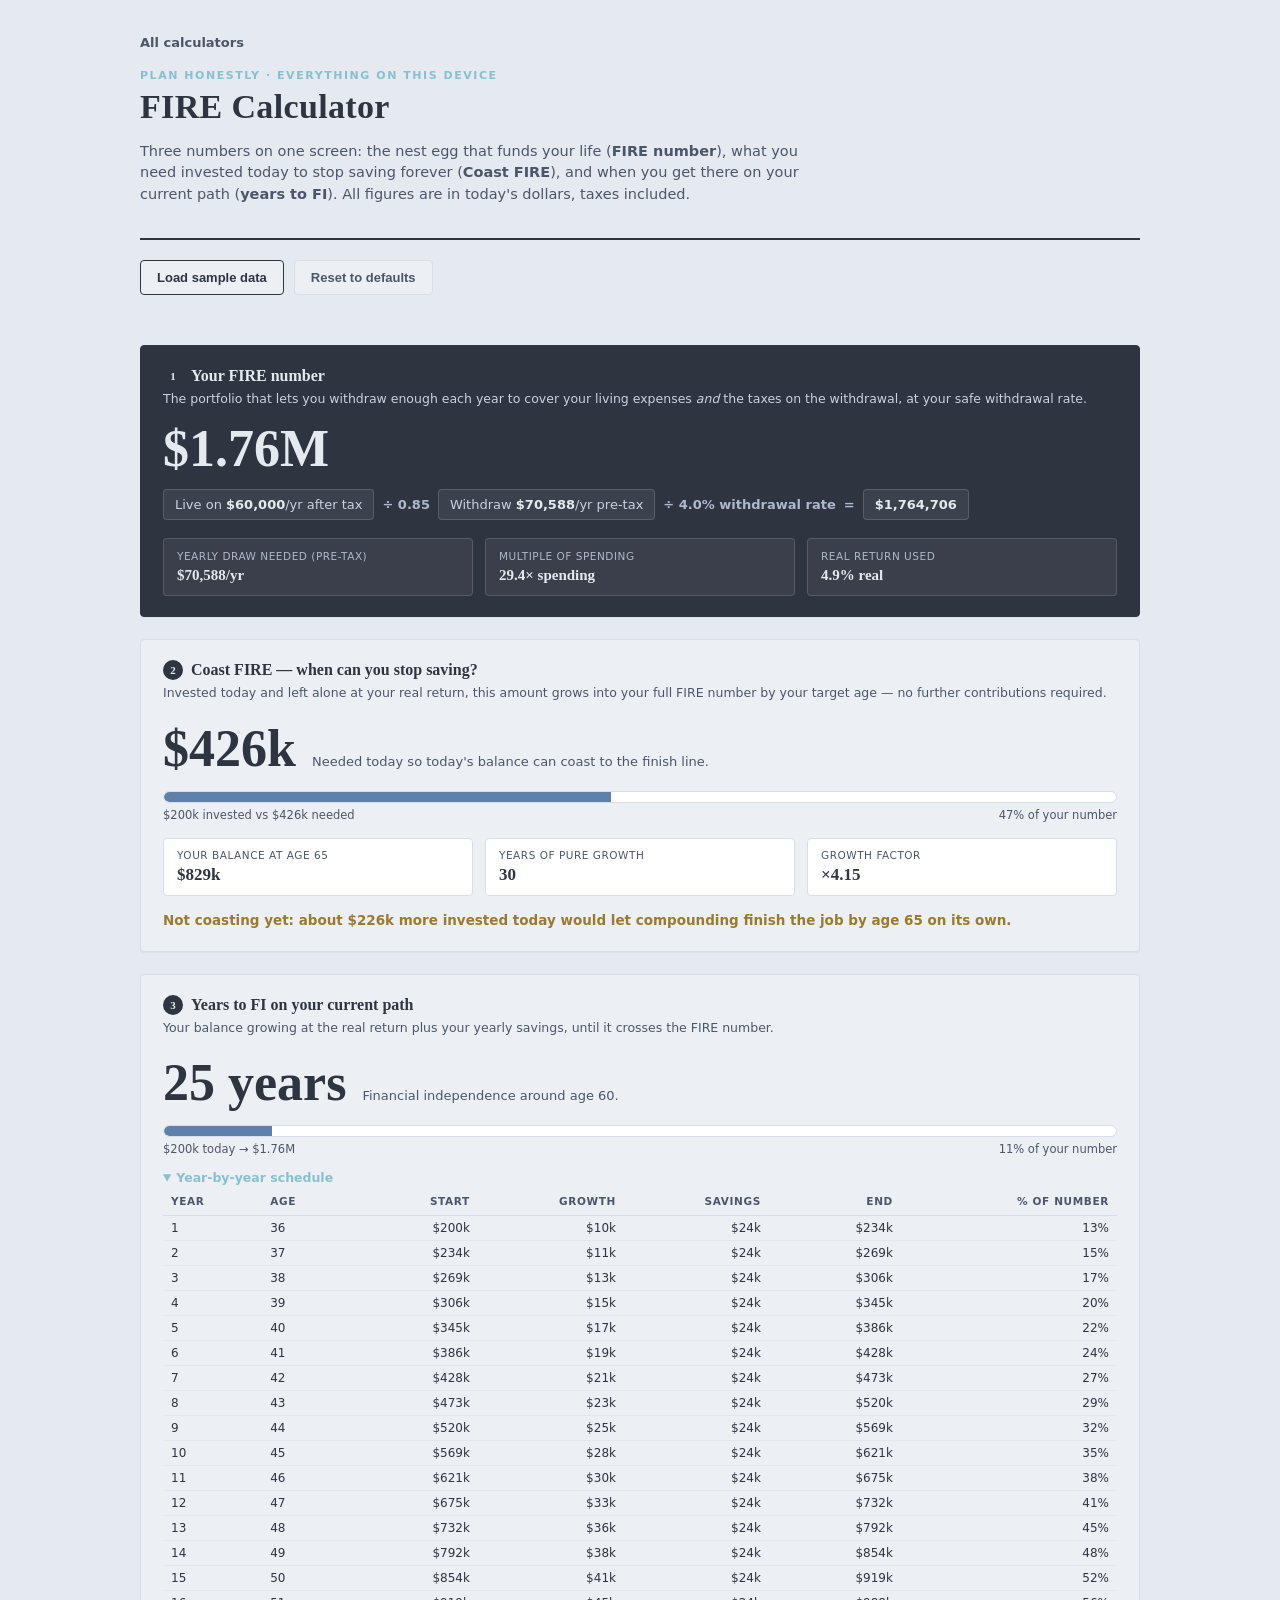
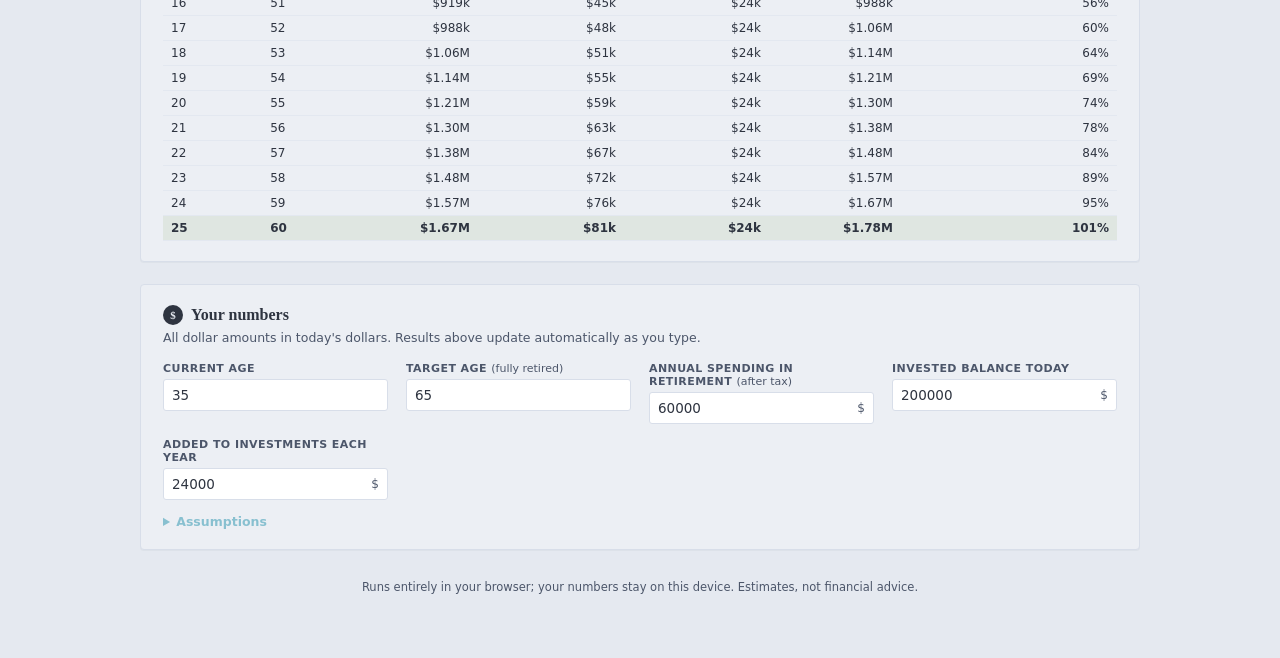
==== fire-calculator.html @ 29c92a15 "Add FIRE calculator with tax-aware number, Coast FIRE, and years-to-FI" ====
<!DOCTYPE html>
<html lang="en">
<head>
<meta charset="UTF-8">
<meta name="viewport" content="width=device-width, initial-scale=1">
<title>Calculators · FIRE Calculator</title>
<style>
  :root{
    --navy:#2e3440;
    --teal:#88c0d0;
    --sand:#e5e9f0;
    --paper:#eceff4;
    --ink:#2e3440;
    --muted:#4c566a;
    --coral:#bf616a;
    --line:#d8dee9;
    --good:#a3be8c;
    --gold:#ebcb8b;
    --frost:#5e81ac;
  }
  *{box-sizing:border-box;}
  body{margin:0;background:var(--sand);color:var(--ink);font-family:'Segoe UI',system-ui,-apple-system,sans-serif;padding:32px 16px 64px;}
  .wrap{max-width:1000px;margin:0 auto;}
  .topnav{margin-bottom:18px;}
  .backlink{color:var(--muted);font-size:13px;text-decoration:none;font-weight:600;}
  .backlink:hover{color:var(--navy);text-decoration:underline;}
  header{border-bottom:2px solid var(--navy);padding-bottom:18px;margin-bottom:20px;}
  .eyebrow{font-size:11px;letter-spacing:.14em;text-transform:uppercase;color:var(--teal);font-weight:700;margin-bottom:6px;}
  h1{font-family:Georgia,'Iowan Old Style',serif;font-size:34px;margin:0 0 6px;color:var(--navy);letter-spacing:.01em;}
  .sub{color:var(--muted);font-size:14.5px;line-height:1.5;max-width:680px;}
  .toolbar{display:flex;gap:10px;flex-wrap:wrap;margin-bottom:24px;align-items:center;}
  .toolbtn{border:1px solid var(--navy);background:var(--paper);color:var(--navy);border-radius:4px;padding:9px 16px;font-size:13px;font-weight:600;cursor:pointer;}
  .toolbtn:hover{background:var(--navy);color:var(--sand);}
  .toolbtn.secondary{border-color:var(--line);color:var(--muted);}
  .toolbtn.secondary:hover{background:var(--line);color:var(--ink);}
  .toolstatus{flex-basis:100%;color:var(--muted);font-size:12px;line-height:1.4;min-height:16px;}
  .card{background:var(--paper);border:1px solid var(--line);border-radius:4px;padding:20px 22px;margin-bottom:22px;box-shadow:0 1px 0 rgba(31,48,64,.04);}
  .card h2{font-family:Georgia,serif;font-size:16px;color:var(--navy);margin:0 0 4px;display:flex;align-items:center;gap:8px;}
  .card h2 .n{display:inline-flex;align-items:center;justify-content:center;width:20px;height:20px;border-radius:50%;background:var(--navy);color:var(--sand);font-size:11px;font-family:Georgia,serif;flex:none;}
  .card p.hint{color:var(--muted);font-size:12.5px;margin:0 0 14px;line-height:1.5;}
  label.fld{display:block;font-size:11px;letter-spacing:.04em;text-transform:uppercase;color:var(--muted);font-weight:600;margin-bottom:4px;}
  .fld-note{font-size:11px;color:var(--muted);font-weight:400;text-transform:none;letter-spacing:0;}
  .grid2{display:grid;grid-template-columns:repeat(auto-fit,minmax(180px,1fr));gap:14px 18px;}
  input[type=number]{width:100%;border:1px solid var(--line);background:#fff;border-radius:3px;padding:7px 8px;font-size:13.5px;color:var(--ink);font-family:inherit;-moz-appearance:textfield;appearance:textfield;}
  input[type=number]::-webkit-outer-spin-button,input[type=number]::-webkit-inner-spin-button{-webkit-appearance:none;margin:0;}
  .inline-suffix{position:relative;}
  .inline-suffix input{padding-right:26px;}
  .inline-suffix .suffix{position:absolute;right:9px;top:50%;transform:translateY(-50%);color:var(--muted);font-size:12px;pointer-events:none;}
  details{margin-top:14px;}
  summary{cursor:pointer;font-size:12.5px;color:var(--teal);font-weight:600;}
  table{width:100%;border-collapse:collapse;font-size:12px;margin-top:10px;}
  th{text-align:left;font-size:10.5px;letter-spacing:.06em;text-transform:uppercase;color:var(--muted);font-weight:600;padding:0 8px 8px;border-bottom:1px solid var(--line);}
  td{padding:5px 8px;border-bottom:1px solid #e3e8f0;white-space:nowrap;}
  td.num{text-align:right;font-variant-numeric:tabular-nums;}
  tr.hit td{background:rgba(163,190,140,.18);font-weight:700;}
  .scroller{overflow-x:auto;-webkit-overflow-scrolling:touch;}
  footer{text-align:center;color:var(--muted);font-size:11.5px;margin-top:30px;}

  /* results */
  .verdict-card{background:var(--navy);color:var(--sand);border-color:var(--navy);}
  .verdict-card h2{color:var(--sand);}
  .verdict-card p.hint{color:#c9d2e0;}
  .big-num{font-family:Georgia,serif;font-size:52px;line-height:1;font-weight:700;margin:6px 0 2px;}
  .chain{display:flex;flex-wrap:wrap;align-items:center;gap:8px;margin-top:14px;font-size:13px;color:#c9d2e0;}
  .chain .step{background:rgba(255,255,255,.07);border:1px solid rgba(255,255,255,.15);border-radius:4px;padding:7px 11px;}
  .chain .step b{color:var(--sand);font-variant-numeric:tabular-nums;}
  .chain .op{font-weight:700;color:#aeb9cc;}
  .metric-grid{display:grid;grid-template-columns:repeat(auto-fit,minmax(150px,1fr));gap:12px;margin-top:18px;}
  .metric{background:rgba(255,255,255,.06);border:1px solid rgba(255,255,255,.14);border-radius:4px;padding:11px 13px;}
  .metric .k{font-size:10.5px;letter-spacing:.05em;text-transform:uppercase;color:#aeb9cc;margin-bottom:5px;}
  .metric .val{font-family:Georgia,serif;font-size:19px;font-weight:700;color:var(--sand);}
  .metric .val.small{font-size:15px;}

  .result-head{display:flex;flex-wrap:wrap;align-items:baseline;gap:8px 16px;}
  .result-head .big-num{color:var(--navy);}
  .result-head .tag{font-size:13px;color:var(--muted);max-width:420px;line-height:1.45;}
  .bar{height:12px;background:#fff;border:1px solid var(--line);border-radius:6px;margin-top:14px;overflow:hidden;}
  .bar .fill{height:100%;background:var(--frost);border-radius:6px 0 0 6px;transition:width .25s ease;}
  .bar .fill.done{background:var(--good);}
  .bar-label{display:flex;justify-content:space-between;font-size:11.5px;color:var(--muted);margin-top:5px;}
  .light-metrics{display:grid;grid-template-columns:repeat(auto-fit,minmax(150px,1fr));gap:12px;margin-top:16px;}
  .light-metric{background:#fff;border:1px solid var(--line);border-radius:4px;padding:10px 13px;}
  .light-metric .k{font-size:10.5px;letter-spacing:.05em;text-transform:uppercase;color:var(--muted);margin-bottom:4px;}
  .light-metric .val{font-family:Georgia,serif;font-size:17px;font-weight:700;color:var(--navy);}
  .verdict-line{margin-top:14px;font-size:13.5px;line-height:1.55;}
  .verdict-line.good{color:#5f7d4f;font-weight:600;}
  .verdict-line.warn{color:#9a7b2d;font-weight:600;}
  .issues{margin:12px 0 0;padding:0;list-style:none;font-size:12px;color:var(--coral);line-height:1.6;}
  @media (max-width:640px){
    body{padding:20px 10px 48px;}
    h1{font-size:26px;}
    .big-num{font-size:40px;}
    .scroller table{min-width:520px;}
  }
</style>
</head>
<body>
<div class="wrap">
  <nav class="topnav" aria-label="Calculator navigation">
    <a class="backlink" href="index.html">All calculators</a>
  </nav>
  <header>
    <div class="eyebrow">Plan honestly · everything on this device</div>
    <h1>FIRE Calculator</h1>
    <p class="sub">Three numbers on one screen: the nest egg that funds your life (<b>FIRE number</b>), what you need invested today to stop saving forever (<b>Coast FIRE</b>), and when you get there on your current path (<b>years to FI</b>). All figures are in today's dollars, taxes included.</p>
  </header>

  <div class="toolbar">
    <button class="toolbtn" onclick="loadSampleData()">Load sample data</button>
    <button class="toolbtn secondary" onclick="resetDefaults()">Reset to defaults</button>
    <div class="toolstatus" id="toolStatus" aria-live="polite"></div>
  </div>

  <!-- RESULTS (top so edits show impact immediately) -->
  <div class="card verdict-card">
    <h2><span class="n">1</span>Your FIRE number</h2>
    <p class="hint">The portfolio that lets you withdraw enough each year to cover your living expenses <em>and</em> the taxes on the withdrawal, at your safe withdrawal rate.</p>
    <div class="big-num" id="fireNum">—</div>
    <div class="chain" id="fireChain"></div>
    <div class="metric-grid">
      <div class="metric"><div class="k">Yearly draw needed (pre-tax)</div><div class="val small" id="grossDraw">—</div></div>
      <div class="metric"><div class="k">Multiple of spending</div><div class="val small" id="spendMultiple">—</div></div>
      <div class="metric"><div class="k">Real return used</div><div class="val small" id="realReturnOut">—</div></div>
    </div>
  </div>

  <div class="card">
    <h2><span class="n">2</span>Coast FIRE — when can you stop saving?</h2>
    <p class="hint">Invested today and left alone at your real return, this amount grows into your full FIRE number by your target age — no further contributions required.</p>
    <div class="result-head">
      <div class="big-num" id="coastNum">—</div>
      <div class="tag" id="coastTag">Needed today so today's balance can coast to the finish line.</div>
    </div>
    <div class="bar"><div class="fill" id="coastBarFill" style="width:0%"></div></div>
    <div class="bar-label"><span id="coastBarLabel">—</span><span id="coastBarPct"></span></div>
    <div class="light-metrics">
      <div class="light-metric"><div class="k">Your balance at age <span id="targetAgeEcho">—</span></div><div class="val" id="projectedBalance">—</div></div>
      <div class="light-metric"><div class="k">Years of pure growth</div><div class="val" id="coastYears">—</div></div>
      <div class="light-metric"><div class="k">Growth factor</div><div class="val" id="growthFactor">—</div></div>
    </div>
    <div class="verdict-line" id="coastVerdict"></div>
  </div>

  <div class="card">
    <h2><span class="n">3</span>Years to FI on your current path</h2>
    <p class="hint">Your balance growing at the real return plus your yearly savings, until it crosses the FIRE number.</p>
    <div class="result-head">
      <div class="big-num" id="yearsFi">—</div>
      <div class="tag" id="timelineTag"></div>
    </div>
    <div class="bar"><div class="fill" id="fiBarFill" style="width:0%"></div></div>
    <div class="bar-label"><span id="fiBarLabel">—</span><span id="fiBarPct"></span></div>
    <details id="scheduleWrap">
      <summary>Year-by-year schedule</summary>
      <div class="scroller">
        <table>
          <thead><tr><th>Year</th><th>Age</th><th style="text-align:right">Start</th><th style="text-align:right">Growth</th><th style="text-align:right">Savings</th><th style="text-align:right">End</th><th style="text-align:right">% of number</th></tr></thead>
          <tbody id="scheduleBody"></tbody>
        </table>
      </div>
    </details>
  </div>

  <ul class="issues" id="issueList"></ul>

  <!-- INPUTS -->
  <div class="card">
    <h2><span class="n">$</span>Your numbers</h2>
    <p class="hint">All dollar amounts in today's dollars. Results above update automatically as you type.</p>
    <div class="grid2">
      <div><label class="fld">Current age</label><input type="number" data-path="you.currentAge" data-type="int"></div>
      <div><label class="fld">Target age <span class="fld-note">(fully retired)</span></label><input type="number" data-path="you.targetAge" data-type="int"></div>
      <div><label class="fld">Annual spending in retirement <span class="fld-note">(after tax)</span></label><div class="inline-suffix"><input type="number" data-path="money.annualSpending" data-type="money"><span class="suffix">$</span></div></div>
      <div><label class="fld">Invested balance today</label><div class="inline-suffix"><input type="number" data-path="money.currentBalance" data-type="money"><span class="suffix">$</span></div></div>
      <div><label class="fld">Added to investments each year</label><div class="inline-suffix"><input type="number" data-path="money.annualSavings" data-type="money"><span class="suffix">$</span></div></div>
    </div>
    <details>
      <summary>Assumptions</summary>
      <div class="grid2" style="margin-top:12px;">
        <div><label class="fld">Safe withdrawal rate <span class="fld-note">(4% rule)</span></label><div class="inline-suffix"><input type="number" data-path="assumptions.withdrawalRate" data-type="pct" step="0.25"><span class="suffix">%</span></div></div>
        <div><label class="fld">Effective tax rate <span class="fld-note">(on withdrawals)</span></label><div class="inline-suffix"><input type="number" data-path="assumptions.taxRate" data-type="pct" step="1"><span class="suffix">%</span></div></div>
        <div><label class="fld">Nominal return</label><div class="inline-suffix"><input type="number" data-path="assumptions.nominalReturn" data-type="pct" step="0.5"><span class="suffix">%</span></div></div>
        <div><label class="fld">Inflation</label><div class="inline-suffix"><input type="number" data-path="assumptions.inflation" data-type="pct" step="0.5"><span class="suffix">%</span></div></div>
      </div>
    </details>
  </div>

  <footer>Runs entirely in your browser; your numbers stay on this device. Estimates, not financial advice.</footer>
</div>

<script src="fire-engine.js"></script>
<script>
const STORAGE_KEY = 'fire-calculator-state-v1';
let state = loadState();

function loadState(){
  try {
    const raw = localStorage.getItem(STORAGE_KEY);
    if (raw) return FireEngine.normalizeState(JSON.parse(raw));
  } catch (e) { /* corrupted storage falls through to defaults */ }
  return FireEngine.defaultState();
}

function saveState(){
  try { localStorage.setItem(STORAGE_KEY, JSON.stringify(state)); } catch (e) { /* private mode etc. */ }
}

function getByPath(obj, path){
  return path.split('.').reduce((o, k) => (o == null ? undefined : o[k]), obj);
}

function setByPath(obj, path, value){
  const keys = path.split('.');
  const last = keys.pop();
  const parent = keys.reduce((o, k) => o[k], obj);
  parent[last] = value;
}

function fmtMoney(n){
  if (!Number.isFinite(n)) return '—';
  return '$' + Math.round(n).toLocaleString('en-US');
}

function fmtCompact(n){
  if (!Number.isFinite(n)) return '—';
  if (Math.abs(n) >= 1e6) return '$' + (n / 1e6).toFixed(n >= 1e7 ? 1 : 2) + 'M';
  if (Math.abs(n) >= 1e3) return '$' + Math.round(n / 1e3) + 'k';
  return '$' + Math.round(n);
}

function fmtPct(x){
  if (!Number.isFinite(x)) return '—';
  return (x * 100).toFixed(Math.abs(x * 100) < 10 ? 1 : 0) + '%';
}

function coerce(el){
  const v = el.value.trim();
  const t = el.dataset.type || 'money';
  if (v === '') return null;
  const n = Number(v);
  if (!Number.isFinite(n)) return null;
  if (t === 'int') return Math.round(n);
  if (t === 'pct') return n / 100;
  return n;
}

function displayValue(el, v){
  const t = el.dataset.type || 'money';
  if (v == null || !Number.isFinite(v)) return '';
  if (t === 'pct') return String(+(v * 100).toFixed(2));
  return String(v);
}

function syncInputsFromState(){
  document.querySelectorAll('[data-path]').forEach(el => {
    el.value = displayValue(el, getByPath(state, el.dataset.path));
  });
}

function bindStaticInputs(){
  document.querySelectorAll('[data-path]').forEach(el => {
    const ev = el.type === 'number' ? 'input' : 'change';
    el.addEventListener(ev, () => {
      const v = coerce(el);
      if (v !== null) setByPath(state, el.dataset.path, v);
      saveState();
      recompute();
    });
  });
}

function setBar(fillEl, pctEl, progress){
  const clamped = Math.max(0, Math.min(1, progress || 0));
  fillEl.style.width = (clamped * 100).toFixed(1) + '%';
  fillEl.classList.toggle('done', clamped >= 1);
  pctEl.textContent = Math.round(clamped * 100) + '% of your number';
}

function renderResults(p){
  // Card 1: FIRE number
  document.getElementById('fireNum').textContent = fmtCompact(p.fire.fireNumber);
  document.getElementById('fireChain').innerHTML =
    `<span class="step">Live on <b>${fmtMoney(p.fire.annualSpending)}</b>/yr after tax</span>` +
    `<span class="op">÷ ${(1 - p.fire.taxRate).toFixed(2)}</span>` +
    `<span class="step">Withdraw <b>${fmtMoney(p.fire.grossWithdrawal)}</b>/yr pre-tax</span>` +
    `<span class="op">÷ ${fmtPct(p.fire.withdrawalRate)} withdrawal rate</span>` +
    `<span class="op">=</span>` +
    `<span class="step"><b>${fmtMoney(p.fire.fireNumber)}</b></span>`;
  document.getElementById('grossDraw').textContent = fmtMoney(p.fire.grossWithdrawal) + '/yr';
  document.getElementById('spendMultiple').textContent = p.fire.spendingMultiple.toFixed(1) + '× spending';
  document.getElementById('realReturnOut').textContent = fmtPct(p.realReturn) + ' real';

  // Card 2: Coast FIRE
  document.getElementById('coastNum').textContent = fmtCompact(p.coast.coastNumber);
  document.getElementById('targetAgeEcho').textContent = state.you.targetAge;
  document.getElementById('projectedBalance').textContent = fmtCompact(p.coast.projectedBalance);
  document.getElementById('coastYears').textContent = p.coast.years;
  document.getElementById('growthFactor').textContent = '×' + p.coast.growthFactor.toFixed(2);
  setBar(document.getElementById('coastBarFill'), document.getElementById('coastBarPct'), p.coast.coastProgress);
  document.getElementById('coastBarLabel').textContent =
    fmtCompact(state.money.currentBalance) + ' invested vs ' + fmtCompact(p.coast.coastNumber) + ' needed';
  const v = document.getElementById('coastVerdict');
  if (p.coast.onTrack) {
    v.className = 'verdict-line good';
    v.textContent = `You are past your Coast number. From here, your existing balance can reach ${fmtCompact(p.coast.fireNumber)} by age ${state.you.targetAge} with no further saving — every dollar you add now arrives earlier or larger.`;
  } else {
    v.className = 'verdict-line warn';
    v.textContent = `Not coasting yet: about ${fmtCompact(p.coast.coastNumber - state.money.currentBalance)} more invested today would let compounding finish the job by age ${state.you.targetAge} on its own.`;
  }

  // Card 3: Timeline
  const t = p.timeline;
  const yearsEl = document.getElementById('yearsFi');
  if (t.reachable && t.years === 0) {
    yearsEl.textContent = 'Now';
    document.getElementById('timelineTag').textContent = 'Your current balance already covers your FIRE number.';
  } else if (t.reachable) {
    yearsEl.textContent = t.years + (t.years === 1 ? ' year' : ' years');
    document.getElementById('timelineTag').textContent = `Financial independence around age ${t.fiAge}.`;
  } else {
    yearsEl.textContent = '80+ yrs';
    document.getElementById('timelineTag').textContent = 'Not reachable within 80 years at these inputs — raise savings, lower spending, or rethink the assumptions.';
  }
  const startProgress = p.fire.fireNumber > 0 ? state.money.currentBalance / p.fire.fireNumber : 1;
  setBar(document.getElementById('fiBarFill'), document.getElementById('fiBarPct'), startProgress);
  document.getElementById('fiBarLabel').textContent =
    fmtCompact(state.money.currentBalance) + ' today → ' + fmtCompact(p.fire.fireNumber);

  const body = document.getElementById('scheduleBody');
  body.innerHTML = t.schedule.map(row =>
    `<tr${row.progress >= 1 ? ' class="hit"' : ''}>` +
    `<td>${row.year}</td><td>${row.age}</td>` +
    `<td class="num">${fmtCompact(row.startBalance)}</td>` +
    `<td class="num">${fmtCompact(row.growth)}</td>` +
    `<td class="num">${fmtCompact(row.contribution)}</td>` +
    `<td class="num">${fmtCompact(row.endBalance)}</td>` +
    `<td class="num">${Math.round(row.progress * 100)}%</td>` +
    `</tr>`
  ).join('');
  document.getElementById('scheduleWrap').open = t.schedule.length > 0 && t.schedule.length <= 50;

  const list = document.getElementById('issueList');
  list.innerHTML = p.issues.map(i => `<li>${i}</li>`).join('');
}

function recompute(){
  renderResults(FireEngine.fullProjection(state));
}

function flashStatus(msg){
  const el = document.getElementById('toolStatus');
  el.textContent = msg;
  clearTimeout(flashStatus._t);
  flashStatus._t = setTimeout(() => { el.textContent = ''; }, 4000);
}

function loadSampleData(){
  state = FireEngine.sampleState();
  saveState();
  syncInputsFromState();
  recompute();
  flashStatus('Sample data loaded.');
}

function resetDefaults(){
  state = FireEngine.defaultState();
  saveState();
  syncInputsFromState();
  recompute();
  flashStatus('Reset to defaults.');
}

syncInputsFromState();
bindStaticInputs();
recompute();
</script>
</body>
</html>
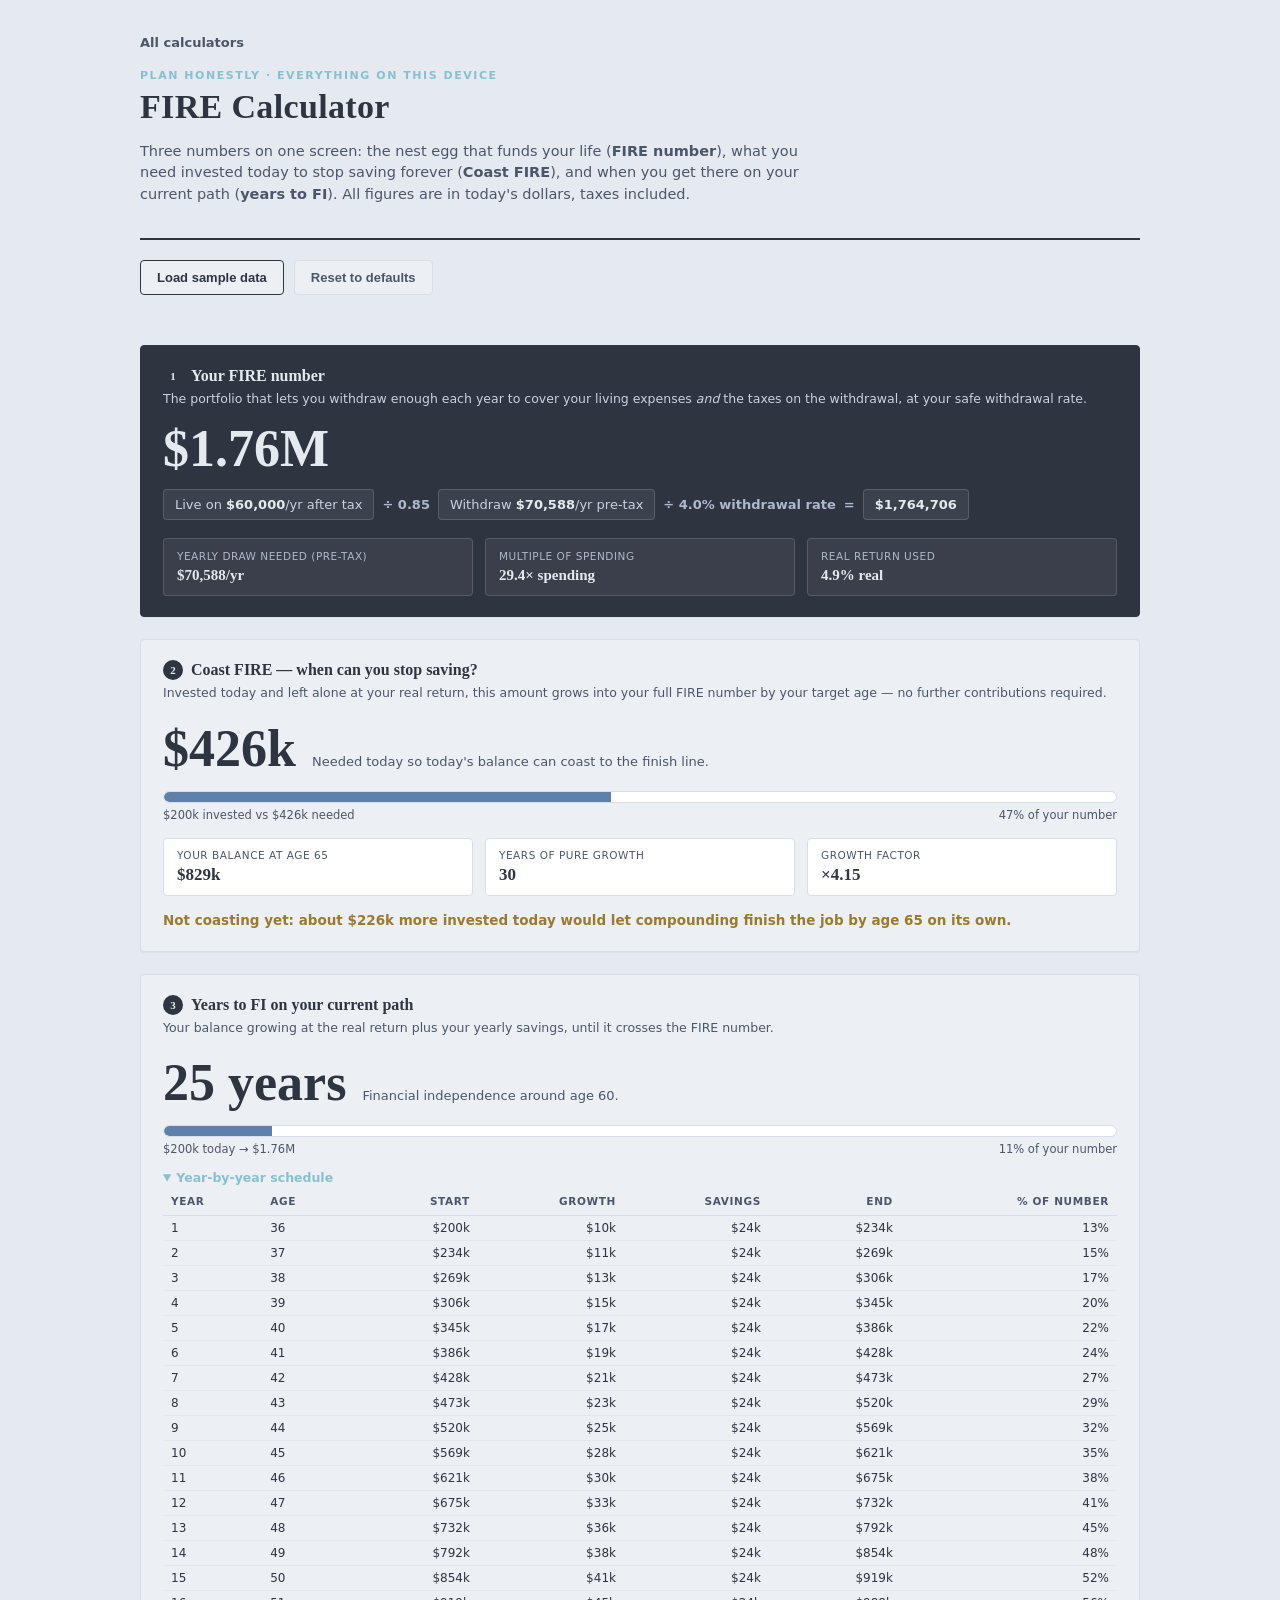
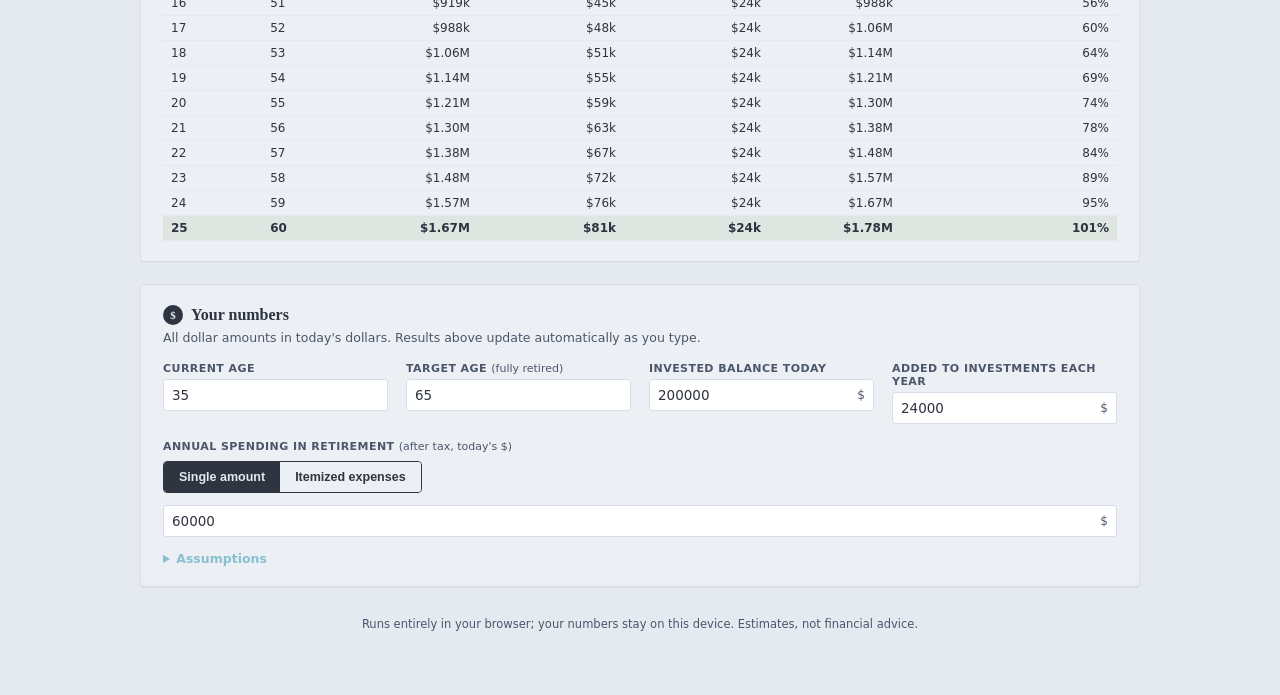
==== commit ee85654c: "feat(fire): itemized expense table UI and README update" ====
--- a/fire-calculator.html
+++ b/fire-calculator.html
@@ -53,6 +53,13 @@
   td{padding:5px 8px;border-bottom:1px solid #e3e8f0;white-space:nowrap;}
   td.num{text-align:right;font-variant-numeric:tabular-nums;}
   tr.hit td{background:rgba(163,190,140,.18);font-weight:700;}
+  .segmented{display:inline-flex;border:1px solid var(--navy);border-radius:4px;overflow:hidden;flex-wrap:wrap;}
+  .segmented button{border:none;background:var(--paper);color:var(--navy);padding:8px 15px;font-size:12.5px;cursor:pointer;font-weight:600;}
+  .segmented button.active{background:var(--navy);color:var(--sand);}
+  .addbtn{border:1px dashed var(--teal);background:transparent;color:#4f8a8f;border-radius:3px;padding:7px 12px;font-size:12.5px;cursor:pointer;font-weight:600;}
+  .addbtn:hover{background:rgba(79,138,143,.08);}
+  .iconbtn{border:1px solid var(--line);background:#fff;color:var(--muted);border-radius:3px;width:26px;height:26px;cursor:pointer;font-size:14px;display:flex;align-items:center;justify-content:center;}
+  .iconbtn:hover{background:var(--sand);color:var(--navy);}
   .scroller{overflow-x:auto;-webkit-overflow-scrolling:touch;}
   footer{text-align:center;color:var(--muted);font-size:11.5px;margin-top:30px;}
 
@@ -170,10 +177,38 @@
     <div class="grid2">
       <div><label class="fld">Current age</label><input type="number" data-path="you.currentAge" data-type="int"></div>
       <div><label class="fld">Target age <span class="fld-note">(fully retired)</span></label><input type="number" data-path="you.targetAge" data-type="int"></div>
-      <div><label class="fld">Annual spending in retirement <span class="fld-note">(after tax)</span></label><div class="inline-suffix"><input type="number" data-path="money.annualSpending" data-type="money"><span class="suffix">$</span></div></div>
       <div><label class="fld">Invested balance today</label><div class="inline-suffix"><input type="number" data-path="money.currentBalance" data-type="money"><span class="suffix">$</span></div></div>
       <div><label class="fld">Added to investments each year</label><div class="inline-suffix"><input type="number" data-path="money.annualSavings" data-type="money"><span class="suffix">$</span></div></div>
     </div>
+
+    <div style="margin-top:16px;">
+      <label class="fld" style="margin-bottom:8px;">Annual spending in retirement <span class="fld-note">(after tax, today's $)</span></label>
+      <div class="segmented" id="spendModeToggle">
+        <button data-m="flat">Single amount</button>
+        <button data-m="items">Itemized expenses</button>
+      </div>
+
+      <div id="flatFields" style="margin-top:12px;">
+        <div class="grid2">
+          <div><div class="inline-suffix"><input type="number" data-path="money.annualSpending" data-type="money"><span class="suffix">$</span></div></div>
+        </div>
+      </div>
+
+      <div id="itemsFields" hidden style="margin-top:12px;">
+        <div class="scroller">
+          <table>
+            <thead><tr><th style="width:55%">Expense</th><th style="width:22%">Amount</th><th style="width:15%">Per</th><th style="width:8%"></th></tr></thead>
+            <tbody id="expenseItemRows"></tbody>
+          </table>
+        </div>
+        <div style="display:flex;justify-content:space-between;align-items:center;margin-top:10px;flex-wrap:wrap;gap:10px;">
+          <button class="addbtn" onclick="addExpenseItem()">+ Add expense</button>
+          <div id="itemsSubtotal" style="font-size:13.5px;font-weight:700;color:var(--navy);"></div>
+        </div>
+        <p class="hint" style="margin:12px 0 0;">Enter what you expect to spend on each thing — mortgage, taxes, insurance, food, travel. Amounts are today's dollars; the whole budget inflates together.</p>
+      </div>
+    </div>
+
     <details>
       <summary>Assumptions</summary>
       <div class="grid2" style="margin-top:12px;">
@@ -255,6 +290,69 @@
   document.querySelectorAll('[data-path]').forEach(el => {
     el.value = displayValue(el, getByPath(state, el.dataset.path));
   });
+  setSpendModeButtons();
+}
+
+// ---- spending mode toggle & itemized expenses ------------------------------
+function setSpendModeButtons(){
+  const itemsMode = state.money.mode === 'items';
+  [...document.getElementById('spendModeToggle').children].forEach(b =>
+    b.classList.toggle('active', (b.dataset.m === 'items') === itemsMode));
+  document.getElementById('flatFields').hidden = itemsMode;
+  document.getElementById('itemsFields').hidden = !itemsMode;
+}
+
+document.getElementById('spendModeToggle').addEventListener('click', (e) => {
+  const btn = e.target.closest('button'); if (!btn) return;
+  state.money.mode = btn.dataset.m === 'items' ? 'items' : 'flat';
+  saveState();
+  setSpendModeButtons();
+  renderExpenseItems();
+  recompute();
+});
+
+function renderExpenseItems(){
+  const tb = document.getElementById('expenseItemRows');
+  tb.innerHTML = '';
+  if (!state.money.items.length) {
+    tb.innerHTML = '<tr><td colspan="4" style="color:var(--muted);font-size:12.5px;">No line items yet — add your mortgage, taxes, insurance, food, travel…</td></tr>';
+    updateItemsSubtotal();
+    return;
+  }
+  state.money.items.forEach((it, i) => {
+    const tr = document.createElement('tr');
+    tr.innerHTML = `
+      <td><input type="text" data-path="money.items.${i}.label"></td>
+      <td><div class="inline-suffix"><input type="number" data-path="money.items.${i}.amount" data-type="money"><span class="suffix">$</span></div></td>
+      <td><select data-path="money.items.${i}.frequency"><option value="monthly" ${it.frequency === 'monthly' ? 'selected' : ''}>Month</option><option value="annual" ${it.frequency === 'annual' ? 'selected' : ''}>Year</option></select></td>
+      <td><button class="iconbtn" title="Remove" onclick="removeExpenseItem(${i})">✕</button></td>`;
+    tb.appendChild(tr);
+  });
+  bindDynamic(tb, updateItemsSubtotal);
+  updateItemsSubtotal();
+}
+
+function updateItemsSubtotal(){
+  const items = state.money.items || [];
+  const total = items.reduce((sum, it) => sum + FireEngine.itemAnnual(it), 0);
+  document.getElementById('itemsSubtotal').textContent = items.length
+    ? `Total: ${fmtMoney(Math.round(total))}/yr in today's dollars`
+    : '';
+}
+
+function addExpenseItem(){
+  if (!Array.isArray(state.money.items)) state.money.items = [];
+  state.money.items.push({ label: '', amount: 0, frequency: 'annual' });
+  saveState();
+  renderExpenseItems();
+  recompute();
+}
+
+function removeExpenseItem(i){
+  state.money.items.splice(i, 1);
+  saveState();
+  renderExpenseItems();
+  recompute();
 }
 
 function bindStaticInputs(){
@@ -264,6 +362,19 @@
       const v = coerce(el);
       if (v !== null) setByPath(state, el.dataset.path, v);
       saveState();
+      recompute();
+    });
+  });
+}
+
+function bindDynamic(container, afterChange){
+  container.querySelectorAll('[data-path]').forEach(el => {
+    el.value = displayValue(el, getByPath(state, el.dataset.path));
+    const ev = (el.type === 'checkbox' || el.tagName === 'SELECT') ? 'change' : 'input';
+    el.addEventListener(ev, () => {
+      setByPath(state, el.dataset.path, coerce(el));
+      saveState();
+      if (afterChange) afterChange();
       recompute();
     });
   });
@@ -358,6 +469,7 @@
   state = FireEngine.sampleState();
   saveState();
   syncInputsFromState();
+  renderExpenseItems();
   recompute();
   flashStatus('Sample data loaded.');
 }
@@ -366,6 +478,7 @@
   state = FireEngine.defaultState();
   saveState();
   syncInputsFromState();
+  renderExpenseItems();
   recompute();
   flashStatus('Reset to defaults.');
 }
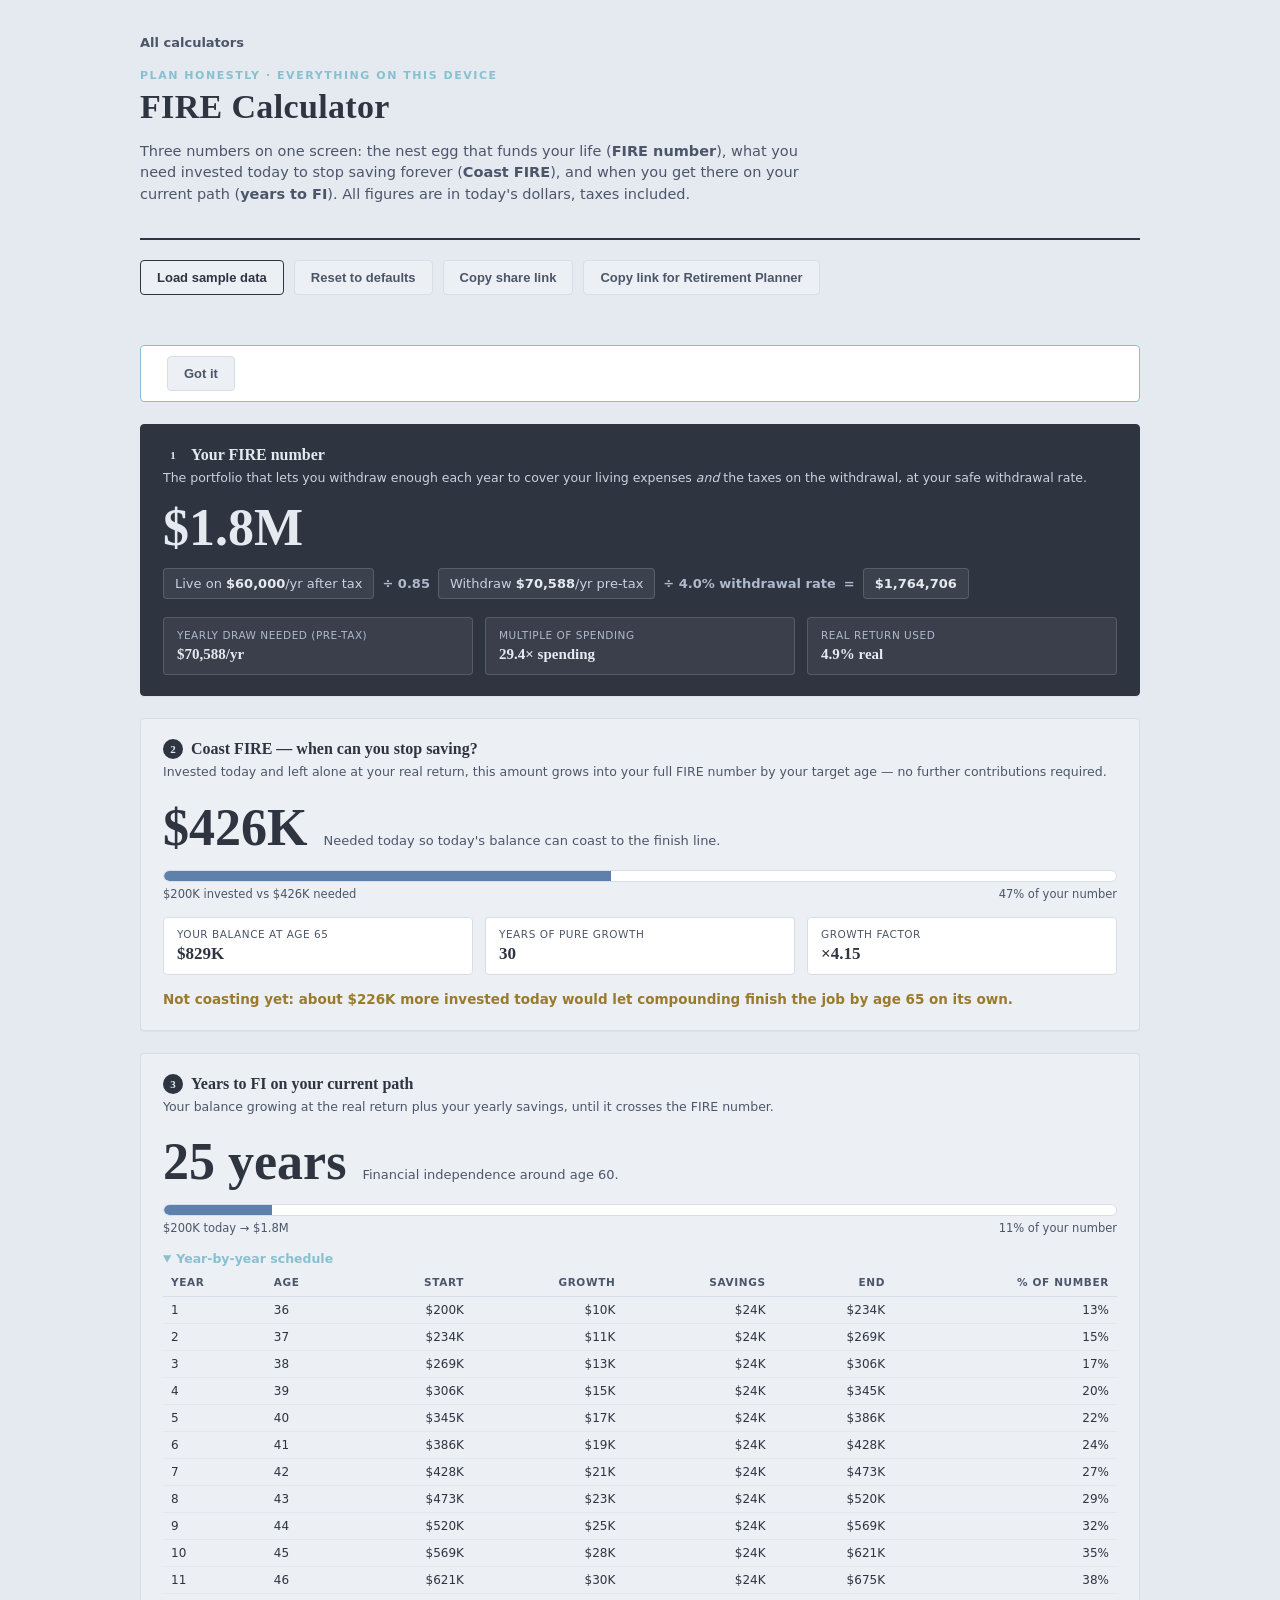
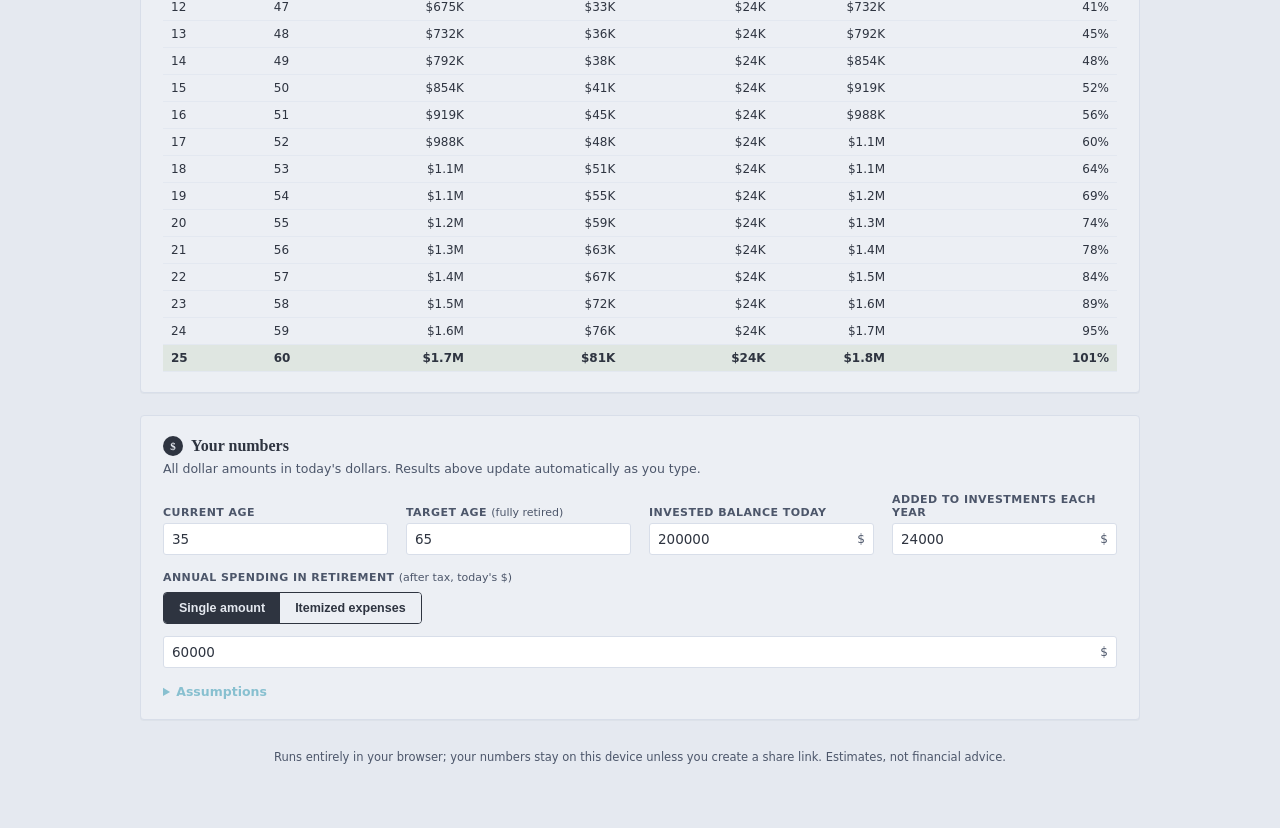
==== commit b976ecbb: "feat(debt): add Debt Payoff Calculator and unified plan-state module - debt-engine.js + debt-calcula" ====
--- a/fire-calculator.html
+++ b/fire-calculator.html
@@ -4,80 +4,19 @@
 <meta charset="UTF-8">
 <meta name="viewport" content="width=device-width, initial-scale=1">
 <title>Calculators · FIRE Calculator</title>
+<link rel="stylesheet" href="shared.css">
 <style>
-  :root{
-    --navy:#2e3440;
-    --teal:#88c0d0;
-    --sand:#e5e9f0;
-    --paper:#eceff4;
-    --ink:#2e3440;
-    --muted:#4c566a;
-    --coral:#bf616a;
-    --line:#d8dee9;
-    --good:#a3be8c;
-    --gold:#ebcb8b;
-    --frost:#5e81ac;
-  }
-  *{box-sizing:border-box;}
-  body{margin:0;background:var(--sand);color:var(--ink);font-family:'Segoe UI',system-ui,-apple-system,sans-serif;padding:32px 16px 64px;}
-  .wrap{max-width:1000px;margin:0 auto;}
-  .topnav{margin-bottom:18px;}
-  .backlink{color:var(--muted);font-size:13px;text-decoration:none;font-weight:600;}
-  .backlink:hover{color:var(--navy);text-decoration:underline;}
-  header{border-bottom:2px solid var(--navy);padding-bottom:18px;margin-bottom:20px;}
-  .eyebrow{font-size:11px;letter-spacing:.14em;text-transform:uppercase;color:var(--teal);font-weight:700;margin-bottom:6px;}
-  h1{font-family:Georgia,'Iowan Old Style',serif;font-size:34px;margin:0 0 6px;color:var(--navy);letter-spacing:.01em;}
-  .sub{color:var(--muted);font-size:14.5px;line-height:1.5;max-width:680px;}
+  /* page-specific styles (shared base lives in shared.css) */
   .toolbar{display:flex;gap:10px;flex-wrap:wrap;margin-bottom:24px;align-items:center;}
-  .toolbtn{border:1px solid var(--navy);background:var(--paper);color:var(--navy);border-radius:4px;padding:9px 16px;font-size:13px;font-weight:600;cursor:pointer;}
-  .toolbtn:hover{background:var(--navy);color:var(--sand);}
-  .toolbtn.secondary{border-color:var(--line);color:var(--muted);}
-  .toolbtn.secondary:hover{background:var(--line);color:var(--ink);}
-  .toolstatus{flex-basis:100%;color:var(--muted);font-size:12px;line-height:1.4;min-height:16px;}
-  .card{background:var(--paper);border:1px solid var(--line);border-radius:4px;padding:20px 22px;margin-bottom:22px;box-shadow:0 1px 0 rgba(31,48,64,.04);}
-  .card h2{font-family:Georgia,serif;font-size:16px;color:var(--navy);margin:0 0 4px;display:flex;align-items:center;gap:8px;}
-  .card h2 .n{display:inline-flex;align-items:center;justify-content:center;width:20px;height:20px;border-radius:50%;background:var(--navy);color:var(--sand);font-size:11px;font-family:Georgia,serif;flex:none;}
-  .card p.hint{color:var(--muted);font-size:12.5px;margin:0 0 14px;line-height:1.5;}
-  label.fld{display:block;font-size:11px;letter-spacing:.04em;text-transform:uppercase;color:var(--muted);font-weight:600;margin-bottom:4px;}
-  .fld-note{font-size:11px;color:var(--muted);font-weight:400;text-transform:none;letter-spacing:0;}
-  .grid2{display:grid;grid-template-columns:repeat(auto-fit,minmax(180px,1fr));gap:14px 18px;}
-  input[type=number]{width:100%;border:1px solid var(--line);background:#fff;border-radius:3px;padding:7px 8px;font-size:13.5px;color:var(--ink);font-family:inherit;-moz-appearance:textfield;appearance:textfield;}
-  input[type=number]::-webkit-outer-spin-button,input[type=number]::-webkit-inner-spin-button{-webkit-appearance:none;margin:0;}
-  .inline-suffix{position:relative;}
-  .inline-suffix input{padding-right:26px;}
-  .inline-suffix .suffix{position:absolute;right:9px;top:50%;transform:translateY(-50%);color:var(--muted);font-size:12px;pointer-events:none;}
-  details{margin-top:14px;}
-  summary{cursor:pointer;font-size:12.5px;color:var(--teal);font-weight:600;}
-  table{width:100%;border-collapse:collapse;font-size:12px;margin-top:10px;}
-  th{text-align:left;font-size:10.5px;letter-spacing:.06em;text-transform:uppercase;color:var(--muted);font-weight:600;padding:0 8px 8px;border-bottom:1px solid var(--line);}
-  td{padding:5px 8px;border-bottom:1px solid #e3e8f0;white-space:nowrap;}
-  td.num{text-align:right;font-variant-numeric:tabular-nums;}
+  table{font-size:12px;margin-top:10px;} /* denser tables than the shared default */
   tr.hit td{background:rgba(163,190,140,.18);font-weight:700;}
-  .segmented{display:inline-flex;border:1px solid var(--navy);border-radius:4px;overflow:hidden;flex-wrap:wrap;}
-  .segmented button{border:none;background:var(--paper);color:var(--navy);padding:8px 15px;font-size:12.5px;cursor:pointer;font-weight:600;}
-  .segmented button.active{background:var(--navy);color:var(--sand);}
-  .addbtn{border:1px dashed var(--teal);background:transparent;color:#4f8a8f;border-radius:3px;padding:7px 12px;font-size:12.5px;cursor:pointer;font-weight:600;}
-  .addbtn:hover{background:rgba(79,138,143,.08);}
-  .iconbtn{border:1px solid var(--line);background:#fff;color:var(--muted);border-radius:3px;width:26px;height:26px;cursor:pointer;font-size:14px;display:flex;align-items:center;justify-content:center;}
-  .iconbtn:hover{background:var(--sand);color:var(--navy);}
-  .scroller{overflow-x:auto;-webkit-overflow-scrolling:touch;}
-  footer{text-align:center;color:var(--muted);font-size:11.5px;margin-top:30px;}
 
   /* results */
-  .verdict-card{background:var(--navy);color:var(--sand);border-color:var(--navy);}
-  .verdict-card h2{color:var(--sand);}
-  .verdict-card p.hint{color:#c9d2e0;}
   .big-num{font-family:Georgia,serif;font-size:52px;line-height:1;font-weight:700;margin:6px 0 2px;}
-  .chain{display:flex;flex-wrap:wrap;align-items:center;gap:8px;margin-top:14px;font-size:13px;color:#c9d2e0;}
+  .chain{display:flex;flex-wrap:wrap;align-items:center;gap:8px;margin-top:14px;font-size:13px;color:var(--on-navy);}
   .chain .step{background:rgba(255,255,255,.07);border:1px solid rgba(255,255,255,.15);border-radius:4px;padding:7px 11px;}
   .chain .step b{color:var(--sand);font-variant-numeric:tabular-nums;}
-  .chain .op{font-weight:700;color:#aeb9cc;}
-  .metric-grid{display:grid;grid-template-columns:repeat(auto-fit,minmax(150px,1fr));gap:12px;margin-top:18px;}
-  .metric{background:rgba(255,255,255,.06);border:1px solid rgba(255,255,255,.14);border-radius:4px;padding:11px 13px;}
-  .metric .k{font-size:10.5px;letter-spacing:.05em;text-transform:uppercase;color:#aeb9cc;margin-bottom:5px;}
-  .metric .val{font-family:Georgia,serif;font-size:19px;font-weight:700;color:var(--sand);}
-  .metric .val.small{font-size:15px;}
-
+  .chain .op{font-weight:700;color:var(--on-navy-muted);}
   .result-head{display:flex;flex-wrap:wrap;align-items:baseline;gap:8px 16px;}
   .result-head .big-num{color:var(--navy);}
   .result-head .tag{font-size:13px;color:var(--muted);max-width:420px;line-height:1.45;}
@@ -93,6 +32,7 @@
   .verdict-line.good{color:#5f7d4f;font-weight:600;}
   .verdict-line.warn{color:#9a7b2d;font-weight:600;}
   .issues{margin:12px 0 0;padding:0;list-style:none;font-size:12px;color:var(--coral);line-height:1.6;}
+  .prefill-banner{display:flex;gap:12px;align-items:center;flex-wrap:wrap;background:#fff;border:1px solid var(--teal);border-radius:4px;padding:10px 14px;margin-bottom:22px;font-size:13px;color:var(--ink);}
   @media (max-width:640px){
     body{padding:20px 10px 48px;}
     h1{font-size:26px;}
@@ -115,7 +55,14 @@
   <div class="toolbar">
     <button class="toolbtn" onclick="loadSampleData()">Load sample data</button>
     <button class="toolbtn secondary" onclick="resetDefaults()">Reset to defaults</button>
+    <button class="toolbtn secondary" onclick="copyShareLink()">Copy share link</button>
+    <button class="toolbtn secondary" onclick="copyLinkForRetirement()">Copy link for Retirement Planner</button>
     <div class="toolstatus" id="toolStatus" aria-live="polite"></div>
+  </div>
+
+  <div class="prefill-banner" id="prefillBanner" hidden>
+    <span id="prefillMsg"></span>
+    <button class="toolbtn secondary" onclick="dismissPrefill()">Got it</button>
   </div>
 
   <!-- RESULTS (top so edits show impact immediately) -->
@@ -220,10 +167,12 @@
     </details>
   </div>
 
-  <footer>Runs entirely in your browser; your numbers stay on this device. Estimates, not financial advice.</footer>
+  <footer>Runs entirely in your browser; your numbers stay on this device unless you create a share link. Estimates, not financial advice.</footer>
 </div>
 
+<script src="common.js"></script>
 <script src="fire-engine.js"></script>
+<script src="plan-state.js"></script>
 <script>
 const STORAGE_KEY = 'fire-calculator-state-v1';
 let state = loadState();
@@ -240,55 +189,9 @@
   try { localStorage.setItem(STORAGE_KEY, JSON.stringify(state)); } catch (e) { /* private mode etc. */ }
 }
 
-function getByPath(obj, path){
-  return path.split('.').reduce((o, k) => (o == null ? undefined : o[k]), obj);
-}
-
-function setByPath(obj, path, value){
-  const keys = path.split('.');
-  const last = keys.pop();
-  const parent = keys.reduce((o, k) => o[k], obj);
-  parent[last] = value;
-}
-
-function fmtMoney(n){
-  if (!Number.isFinite(n)) return '—';
-  return '$' + Math.round(n).toLocaleString('en-US');
-}
-
-function fmtCompact(n){
-  if (!Number.isFinite(n)) return '—';
-  if (Math.abs(n) >= 1e6) return '$' + (n / 1e6).toFixed(n >= 1e7 ? 1 : 2) + 'M';
-  if (Math.abs(n) >= 1e3) return '$' + Math.round(n / 1e3) + 'k';
-  return '$' + Math.round(n);
-}
-
-function fmtPct(x){
-  if (!Number.isFinite(x)) return '—';
-  return (x * 100).toFixed(Math.abs(x * 100) < 10 ? 1 : 0) + '%';
-}
-
-function coerce(el){
-  const v = el.value.trim();
-  const t = el.dataset.type || 'money';
-  if (v === '') return null;
-  const n = Number(v);
-  if (!Number.isFinite(n)) return null;
-  if (t === 'int') return Math.round(n);
-  if (t === 'pct') return n / 100;
-  return n;
-}
-
-function displayValue(el, v){
-  const t = el.dataset.type || 'money';
-  if (v == null || !Number.isFinite(v)) return '';
-  if (t === 'pct') return String(+(v * 100).toFixed(2));
-  return String(v);
-}
-
 function syncInputsFromState(){
   document.querySelectorAll('[data-path]').forEach(el => {
-    el.value = displayValue(el, getByPath(state, el.dataset.path));
+    displayValue(el, getByPath(state, el.dataset.path));
   });
   setSpendModeButtons();
 }
@@ -336,7 +239,7 @@
   const items = state.money.items || [];
   const total = items.reduce((sum, it) => sum + FireEngine.itemAnnual(it), 0);
   document.getElementById('itemsSubtotal').textContent = items.length
-    ? `Total: ${fmtMoney(Math.round(total))}/yr in today's dollars`
+    ? `Total: ${fmt(Math.round(total))}/yr in today's dollars`
     : '';
 }
 
@@ -359,8 +262,7 @@
   document.querySelectorAll('[data-path]').forEach(el => {
     const ev = el.type === 'number' ? 'input' : 'change';
     el.addEventListener(ev, () => {
-      const v = coerce(el);
-      if (v !== null) setByPath(state, el.dataset.path, v);
+      setByPath(state, el.dataset.path, coerce(el));
       saveState();
       recompute();
     });
@@ -369,7 +271,7 @@
 
 function bindDynamic(container, afterChange){
   container.querySelectorAll('[data-path]').forEach(el => {
-    el.value = displayValue(el, getByPath(state, el.dataset.path));
+    displayValue(el, getByPath(state, el.dataset.path));
     const ev = (el.type === 'checkbox' || el.tagName === 'SELECT') ? 'change' : 'input';
     el.addEventListener(ev, () => {
       setByPath(state, el.dataset.path, coerce(el));
@@ -391,13 +293,13 @@
   // Card 1: FIRE number
   document.getElementById('fireNum').textContent = fmtCompact(p.fire.fireNumber);
   document.getElementById('fireChain').innerHTML =
-    `<span class="step">Live on <b>${fmtMoney(p.fire.annualSpending)}</b>/yr after tax</span>` +
+    `<span class="step">Live on <b>${fmt(p.fire.annualSpending)}</b>/yr after tax</span>` +
     `<span class="op">÷ ${(1 - p.fire.taxRate).toFixed(2)}</span>` +
-    `<span class="step">Withdraw <b>${fmtMoney(p.fire.grossWithdrawal)}</b>/yr pre-tax</span>` +
+    `<span class="step">Withdraw <b>${fmt(p.fire.grossWithdrawal)}</b>/yr pre-tax</span>` +
     `<span class="op">÷ ${fmtPct(p.fire.withdrawalRate)} withdrawal rate</span>` +
     `<span class="op">=</span>` +
-    `<span class="step"><b>${fmtMoney(p.fire.fireNumber)}</b></span>`;
-  document.getElementById('grossDraw').textContent = fmtMoney(p.fire.grossWithdrawal) + '/yr';
+    `<span class="step"><b>${fmt(p.fire.fireNumber)}</b></span>`;
+  document.getElementById('grossDraw').textContent = fmt(p.fire.grossWithdrawal) + '/yr';
   document.getElementById('spendMultiple').textContent = p.fire.spendingMultiple.toFixed(1) + '× spending';
   document.getElementById('realReturnOut').textContent = fmtPct(p.realReturn) + ' real';
 
@@ -458,13 +360,89 @@
   renderResults(FireEngine.fullProjection(state));
 }
 
-function flashStatus(msg){
+function flashStatus(msg, isError){
   const el = document.getElementById('toolStatus');
   el.textContent = msg;
+  el.style.color = isError ? 'var(--coral)' : '';
   clearTimeout(flashStatus._t);
   flashStatus._t = setTimeout(() => { el.textContent = ''; }, 4000);
 }
 
+// ---- share links & prefill (opt-in; nothing is written to the URL while editing)
+
+async function copyText(text){
+  if (navigator.clipboard && window.isSecureContext) { await navigator.clipboard.writeText(text); return; }
+  const el = document.createElement('textarea'); el.value = text; el.setAttribute('readonly', '');
+  el.style.position = 'fixed'; el.style.left = '-9999px';
+  document.body.appendChild(el); el.select(); document.execCommand('copy'); el.remove();
+}
+
+function buildShareFull(){
+  return PlanState.buildFullState({
+    origin: 'fire-calculator',
+    you: { currentAge: state.you.currentAge },
+    fire: state
+  });
+}
+
+async function copyShareLink(){
+  try {
+    const url = await PlanState.buildShareUrl(buildShareFull(), '');
+    await copyText(url);
+    flashStatus('Copied share link. Your plan travels inside the link — anyone with it can open it.');
+  } catch (e) {
+    flashStatus('Could not create the share link.', true);
+  }
+}
+
+async function copyLinkForRetirement(){
+  try {
+    const full = buildShareFull();
+    full.retirement = PlanState.prefillRetirementFromFire(full).retirement;
+    const url = await PlanState.buildShareUrl(full, 'retirement-calculator.html');
+    await copyText(url);
+    flashStatus('Copied link — open it in the Retirement Planner to prefill it.');
+  } catch (e) {
+    flashStatus('Could not create the link.', true);
+  }
+}
+
+function showPrefillBanner(msg){
+  document.getElementById('prefillMsg').textContent = msg;
+  document.getElementById('prefillBanner').hidden = false;
+}
+
+function dismissPrefill(){
+  document.getElementById('prefillBanner').hidden = true;
+  PlanState.clearStateHash();
+}
+
+async function loadSharedPlan(){
+  const errors = [];
+  const shared = await PlanState.readSharedState(msg => errors.push(msg));
+  if (!shared) {
+    if (errors.length) flashStatus(errors[0], true);
+    return false;
+  }
+  let msg = 'Loaded plan from another calculator — values are prefilled, edit freely.';
+  if (shared.meta && shared.meta.origin === 'debt-calculator' && shared.debts && shared.debts.length) {
+    const pre = PlanState.prefillFireFromDebt(shared);
+    state = pre.fire;
+    if (pre.debtFreeAge != null) {
+      msg = `Loaded debt plan — yearly savings prefilled at ${fmt(pre.annualInvesting)} (valid from your debt-free date, around age ${pre.debtFreeAge}). Edit freely.`;
+    }
+  } else if (shared.fire) {
+    state = FireEngine.normalizeState(shared.fire);
+  } else {
+    return false;
+  }
+  saveState();
+  syncInputsFromState();
+  showPrefillBanner(msg);
+  PlanState.clearStateHash(); // never re-applies after this point
+  return true;
+}
+
 function loadSampleData(){
   state = FireEngine.sampleState();
   saveState();
@@ -483,9 +461,13 @@
   flashStatus('Reset to defaults.');
 }
 
-syncInputsFromState();
 bindStaticInputs();
-recompute();
+(async function init(){
+  await loadSharedPlan();
+  syncInputsFromState();
+  renderExpenseItems();
+  recompute();
+})();
 </script>
 </body>
 </html>
--- a/shared.css
+++ b/shared.css
@@ -0,0 +1,78 @@
+/*
+ * Shared styles for the calculator pages (index.html, retirement-calculator.html,
+ * fire-calculator.html). Page-specific styles live in each page's own <style>
+ * block, which loads after this file and can override anything here.
+ */
+:root{
+  --navy:#2e3440;
+  --teal:#88c0d0;
+  --sand:#e5e9f0;
+  --paper:#eceff4;
+  --ink:#2e3440;
+  --muted:#4c566a;
+  --coral:#bf616a;
+  --line:#d8dee9;
+  --good:#a3be8c;
+  --gold:#ebcb8b;
+  --frost:#5e81ac;
+  --on-navy:#c9d2e0;       /* muted text on navy cards */
+  --on-navy-muted:#aeb9cc; /* fainter labels on navy cards */
+  --row-line:#e3e8f0;      /* hairline between table rows */
+}
+*{box-sizing:border-box;}
+body{margin:0;background:var(--sand);color:var(--ink);font-family:'Segoe UI',system-ui,-apple-system,sans-serif;padding:32px 16px 64px;}
+.wrap{max-width:1000px;margin:0 auto;}
+.topnav{margin-bottom:18px;}
+.backlink{color:var(--muted);font-size:13px;text-decoration:none;font-weight:600;}
+.backlink:hover{color:var(--navy);text-decoration:underline;}
+header{border-bottom:2px solid var(--navy);padding-bottom:18px;margin-bottom:20px;}
+.eyebrow{font-size:11px;letter-spacing:.14em;text-transform:uppercase;color:var(--teal);font-weight:700;margin-bottom:6px;}
+h1{font-family:Georgia,'Iowan Old Style',serif;font-size:34px;margin:0 0 6px;color:var(--navy);letter-spacing:.01em;}
+.sub{color:var(--muted);font-size:14.5px;line-height:1.5;max-width:680px;}
+.toolbtn{border:1px solid var(--navy);background:var(--paper);color:var(--navy);border-radius:4px;padding:9px 16px;font-size:13px;font-weight:600;cursor:pointer;}
+.toolbtn:hover{background:var(--navy);color:var(--sand);}
+.toolbtn.secondary{border-color:var(--line);color:var(--muted);}
+.toolbtn.secondary:hover{background:var(--line);color:var(--ink);}
+.toolstatus{flex-basis:100%;color:var(--muted);font-size:12px;line-height:1.4;min-height:16px;}
+.card{background:var(--paper);border:1px solid var(--line);border-radius:4px;padding:20px 22px;margin-bottom:22px;box-shadow:0 1px 0 rgba(31,48,64,.04);}
+.card h2{font-family:Georgia,serif;font-size:16px;color:var(--navy);margin:0 0 4px;display:flex;align-items:center;gap:8px;}
+.card h2 .n{display:inline-flex;align-items:center;justify-content:center;width:20px;height:20px;border-radius:50%;background:var(--navy);color:var(--sand);font-size:11px;font-family:Georgia,serif;flex:none;}
+.card p.hint{color:var(--muted);font-size:12.5px;margin:0 0 14px;line-height:1.5;}
+label.fld{display:block;font-size:11px;letter-spacing:.04em;text-transform:uppercase;color:var(--muted);font-weight:600;margin-bottom:4px;}
+.fld-note{font-size:11px;color:var(--muted);font-weight:400;text-transform:none;letter-spacing:0;}
+.grid2{display:grid;grid-template-columns:repeat(auto-fit,minmax(180px,1fr));gap:14px 18px;}
+.grid3{display:grid;grid-template-columns:repeat(auto-fit,minmax(150px,1fr));gap:14px 18px;}
+/* keep entry boxes on a common line even when some labels wrap to two lines */
+.grid2>div,.grid3>div{display:flex;flex-direction:column;justify-content:flex-end;}
+input[type=text], input[type=number], input[type=date], select{width:100%;border:1px solid var(--line);background:#fff;border-radius:3px;padding:7px 8px;font-size:13.5px;color:var(--ink);font-family:inherit;}
+/* hide native number spinners so the $ / % suffixes never collide with them */
+input[type=number]{-moz-appearance:textfield;appearance:textfield;}
+input[type=number]::-webkit-outer-spin-button,input[type=number]::-webkit-inner-spin-button{-webkit-appearance:none;margin:0;}
+.inline-suffix{position:relative;}
+.inline-suffix input{padding-right:26px;}
+.inline-suffix .suffix{position:absolute;right:9px;top:50%;transform:translateY(-50%);color:var(--muted);font-size:12px;pointer-events:none;}
+details{margin-top:16px;}
+summary{cursor:pointer;font-size:12.5px;color:var(--teal);font-weight:600;}
+table{width:100%;border-collapse:collapse;font-size:13.5px;}
+th{text-align:left;font-size:10.5px;letter-spacing:.06em;text-transform:uppercase;color:var(--muted);font-weight:600;padding:0 8px 8px;border-bottom:1px solid var(--line);}
+td{padding:6px 8px;border-bottom:1px solid var(--row-line);vertical-align:middle;}
+td.num{text-align:right;font-variant-numeric:tabular-nums;}
+.segmented{display:inline-flex;border:1px solid var(--navy);border-radius:4px;overflow:hidden;flex-wrap:wrap;align-self:flex-start;}
+.segmented button{border:none;background:var(--paper);color:var(--navy);padding:8px 15px;font-size:12.5px;cursor:pointer;font-weight:600;}
+.segmented button.active{background:var(--navy);color:var(--sand);}
+.addbtn{margin-top:10px;border:1px dashed var(--teal);background:transparent;color:var(--teal);border-radius:3px;padding:7px 12px;font-size:12.5px;cursor:pointer;font-weight:600;}
+.addbtn:hover{background:rgba(79,138,143,.08);}
+.iconbtn{border:1px solid var(--line);background:#fff;color:var(--muted);border-radius:3px;width:26px;height:26px;cursor:pointer;font-size:14px;display:flex;align-items:center;justify-content:center;}
+.iconbtn:hover{background:var(--sand);color:var(--navy);}
+.scroller{overflow-x:auto;-webkit-overflow-scrolling:touch;}
+footer{text-align:center;color:var(--muted);font-size:11.5px;margin-top:30px;}
+
+/* navy result cards */
+.verdict-card{background:var(--navy);color:var(--sand);border-color:var(--navy);}
+.verdict-card h2{color:var(--sand);}
+.verdict-card p.hint{color:var(--on-navy);}
+.metric-grid{display:grid;grid-template-columns:repeat(auto-fit,minmax(150px,1fr));gap:12px;margin-top:18px;}
+.metric{background:rgba(255,255,255,.06);border:1px solid rgba(255,255,255,.14);border-radius:4px;padding:11px 13px;}
+.metric .k{font-size:10.5px;letter-spacing:.05em;text-transform:uppercase;color:var(--on-navy-muted);margin-bottom:5px;}
+.metric .val{font-family:Georgia,serif;font-size:20px;font-weight:700;color:var(--sand);}
+.metric .val.small{font-size:15px;}
